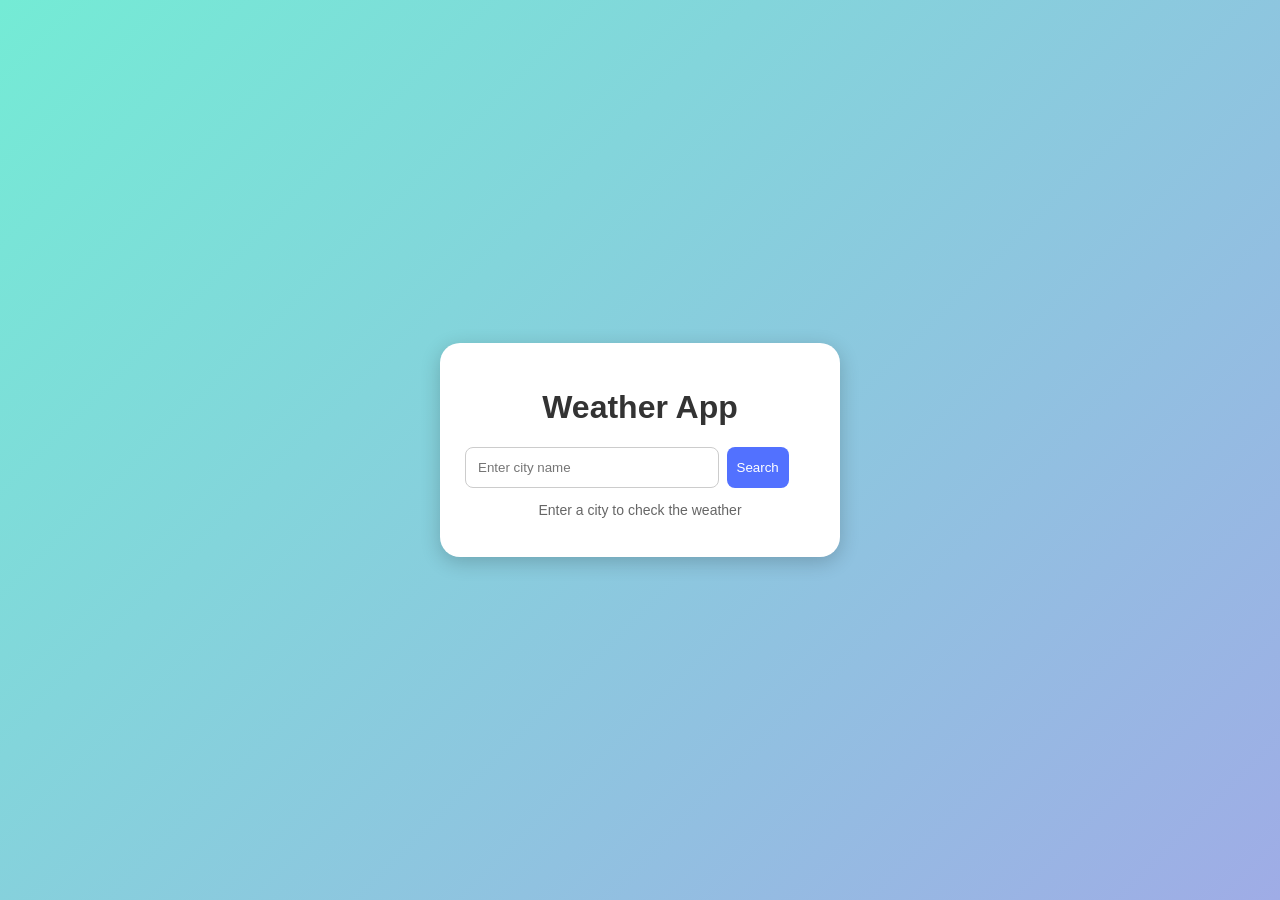
==== index.html @ 2112b209 "first commit" ====
<!DOCTYPE html>
<html lang="en">
<head>
    <meta charset="UTF-8">
    <meta name="viewport" content="width=device-width, initial-scale=1.0">
    <title>Weather App</title>
    <link rel="stylesheet" href="style.css">
</head>
<body>

    <div class="weather-box">

        <h1>Weather App</h1>

        <div class="search-box">
            <input type="text" id="city" placeholder="Enter city name">
            <button onclick="getWeather()">Search</button>
        </div>

        <p id="message">Enter a city to check the weather</p>

        <div class="weather-info" id="weatherInfo">

            <h2 id="cityName">City Name</h2>

            <img id="weatherIcon" src="" alt="Weather Icon">

            <h1 id="temperature">--°C</h1>

            <p id="description">Weather condition</p>

            <div class="details">
                <div class="detail-box">
                    <h3>Humidity</h3>
                    <p id="humidity">--%</p>
                </div>

                <div class="detail-box">
                    <h3>Wind Speed</h3>
                    <p id="wind">-- m/s</p>
                </div>
            </div>

        </div>

    </div>

    <script src="script.js"></script>

</body>
</html>
---- style.css ----
body {
    margin: 0;
    padding: 0;
    font-family: Arial, sans-serif;
    background: linear-gradient(135deg, #74ebd5, #9face6);
    min-height: 100vh;
    display: flex;
    justify-content: center;
    align-items: center;
}

.weather-box {
    background: white;
    width: 350px;
    padding: 25px;
    border-radius: 20px;
    text-align: center;
    box-shadow: 0 5px 20px rgba(0, 0, 0, 0.2);
}

h1 {
    color: #333;
}

.search-box {
    display: flex;
    gap: 8px;
}

input {
    width: 65%;
    padding: 12px;
    border: 1px solid #ccc;
    border-radius: 8px;
    outline: none;
}

button {
    padding: 10px;
    border: none;
    border-radius: 8px;
    background: #5271ff;
    color: white;
    cursor: pointer;
}

button:hover {
    background: #3451d1;
}

#message {
    color: #666;
    font-size: 14px;
}

.weather-info {
    display: none;
}

#weatherIcon {
    width: 100px;
    height: 100px;
}

#temperature {
    font-size: 45px;
    margin: 5px;
    color: #333;
}

#description {
    text-transform: capitalize;
    color: #666;
}

.details {
    display: flex;
    justify-content: space-around;
    margin-top: 20px;
    gap: 10px;
}

.detail-box {
    background: #f0f4ff;
    padding: 10px;
    border-radius: 10px;
    width: 50%;
}

.detail-box h3 {
    font-size: 14px;
    color: #555;
}

.detail-box p {
    font-weight: bold;
    color: #333;
}
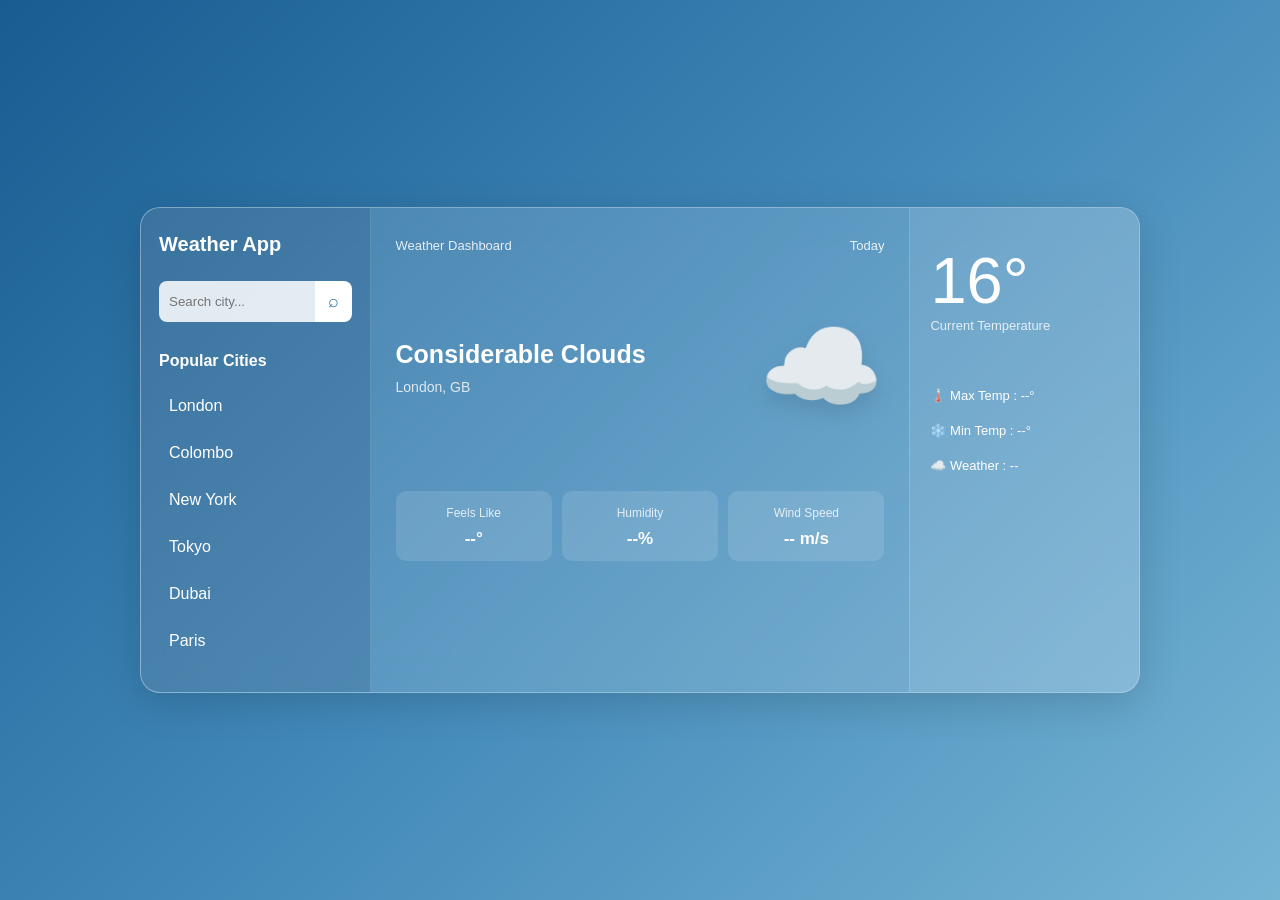
==== commit f182b222: "add const" ====
--- a/index.html
+++ b/index.html
@@ -1,45 +1,89 @@
-
 <!DOCTYPE html>
-<html lang="en">
+<html>
 <head>
-    <meta charset="UTF-8">
-    <meta name="viewport" content="width=device-width, initial-scale=1.0">
-    <title>Weather App</title>
+    <title>Weather Dashboard</title>
     <link rel="stylesheet" href="style.css">
 </head>
 <body>
 
-    <div class="weather-box">
+    <div class="weather-container">
 
-        <h1>Weather App</h1>
+        <!-- Left Side -->
+        <div class="left-panel">
 
-        <div class="search-box">
-            <input type="text" id="city" placeholder="Enter city name">
-            <button onclick="getWeather()">Search</button>
+            <h3>Weather App</h3>
+
+            <div class="search-box">
+                <input type="text" id="cityInput" placeholder="Search city...">
+                <button onclick="getWeather()">⌕</button>
+            </div>
+
+            <h4>Popular Cities</h4>
+
+            <div class="city-list">
+                <div onclick="searchCity('London')">London</div>
+                <div onclick="searchCity('Colombo')">Colombo</div>
+                <div onclick="searchCity('New York')">New York</div>
+                <div onclick="searchCity('Tokyo')">Tokyo</div>
+                <div onclick="searchCity('Dubai')">Dubai</div>
+                <div onclick="searchCity('Paris')">Paris</div>
+            </div>
+
         </div>
 
-        <p id="message">Enter a city to check the weather</p>
+        <!-- Main Weather Section -->
+        <div class="main-panel">
 
-        <div class="weather-info" id="weatherInfo">
+            <div class="top-bar">
+                <span>Weather Dashboard</span>
+                <span id="date">Today</span>
+            </div>
 
-            <h2 id="cityName">City Name</h2>
+            <div class="weather-info">
 
-            <img id="weatherIcon" src="" alt="Weather Icon">
-
-            <h1 id="temperature">--°C</h1>
-
-            <p id="description">Weather condition</p>
-
-            <div class="details">
-                <div class="detail-box">
-                    <h3>Humidity</h3>
-                    <p id="humidity">--%</p>
+                <div class="condition">
+                    <h2 id="description">Considerable Clouds</h2>
+                    <p id="cityName">London, GB</p>
                 </div>
 
-                <div class="detail-box">
-                    <h3>Wind Speed</h3>
-                    <p id="wind">-- m/s</p>
+                <div class="weather-icon" id="weatherIcon">
+                    ☁️
                 </div>
+
+            </div>
+
+            <div class="bottom-info">
+
+                <div class="info-box">
+                    <span>Feels Like</span>
+                    <h3 id="feelsLike">--°</h3>
+                </div>
+
+                <div class="info-box">
+                    <span>Humidity</span>
+                    <h3 id="humidity">--%</h3>
+                </div>
+
+                <div class="info-box">
+                    <span>Wind Speed</span>
+                    <h3 id="wind">-- m/s</h3>
+                </div>
+
+            </div>
+
+        </div>
+
+        <!-- Right Side -->
+        <div class="right-panel">
+
+            <h1 id="temperature">16°</h1>
+
+            <p>Current Temperature</p>
+
+            <div class="extra-info">
+                <p>🌡️ Max Temp : <span id="maxTemp">--°</span></p>
+                <p>❄️ Min Temp : <span id="minTemp">--°</span></p>
+                <p>☁️ Weather : <span id="weatherType">--</span></p>
             </div>
 
         </div>
--- a/style.css
+++ b/style.css
@@ -1,99 +1,244 @@
 
-body {
+* {
     margin: 0;
     padding: 0;
+    box-sizing: border-box;
     font-family: Arial, sans-serif;
-    background: linear-gradient(135deg, #74ebd5, #9face6);
+}
+
+body {
     min-height: 100vh;
     display: flex;
     justify-content: center;
     align-items: center;
-}
-
-.weather-box {
-    background: white;
-    width: 350px;
-    padding: 25px;
+
+    background: linear-gradient(
+        135deg,
+        #185c91,
+        #4289b9,
+        #76b4d4
+    );
+}
+
+/* Main Container */
+
+.weather-container {
+    width: 90%;
+    max-width: 1000px;
+    min-height: 470px;
+
+    display: flex;
+    align-items: stretch;
+
+    background: rgba(255, 255, 255, 0.15);
+
+    border: 1px solid rgba(255, 255, 255, 0.3);
+
     border-radius: 20px;
+
+    backdrop-filter: blur(15px);
+
+    box-shadow: 0 10px 40px rgba(0, 0, 0, 0.15);
+
+    color: white;
+    overflow: hidden;
+}
+
+/* Left Panel */
+
+.left-panel {
+    width: 23%;
+    padding: 25px 18px;
+
+    background: rgba(0, 45, 90, 0.15);
+
+    border-right: 1px solid rgba(255, 255, 255, 0.15);
+}
+
+.left-panel h3 {
+    margin-bottom: 25px;
+    font-size: 20px;
+}
+
+.search-box {
+    display: flex;
+    margin-bottom: 30px;
+}
+
+.search-box input {
+    width: 100%;
+    padding: 10px;
+
+    border: none;
+    outline: none;
+    border-radius: 8px 0 0 8px;
+
+    background: rgba(255, 255, 255, 0.85);
+}
+
+.search-box button {
+    padding: 10px 13px;
+    border: none;
+    cursor: pointer;
+
+    background: #ffffff;
+    color: #2476a9;
+
+    border-radius: 0 8px 8px 0;
+    font-size: 18px;
+}
+
+.left-panel h4 {
+    margin-bottom: 15px;
+}
+
+.city-list div {
+    padding: 12px 10px;
+    margin-bottom: 5px;
+
+    border-radius: 8px;
+
+    cursor: pointer;
+    transition: 0.3s;
+}
+
+.city-list div:hover {
+    background: rgba(255, 255, 255, 0.2);
+}
+
+/* Main Panel */
+
+.main-panel {
+    flex: 1;
+    padding: 30px 25px;
+}
+
+.top-bar {
+    display: flex;
+    justify-content: space-between;
+
+    font-size: 13px;
+    opacity: 0.85;
+}
+
+.weather-info {
+    margin-top: 55px;
+    display: flex;
+    align-items: center;
+    justify-content: space-between;
+}
+
+.condition h2 {
+    font-size: 25px;
+    margin-bottom: 10px;
+}
+
+.condition p {
+    font-size: 14px;
+    opacity: 0.8;
+}
+
+.weather-icon {
+    font-size: 100px;
+    filter: drop-shadow(0 10px 10px rgba(0,0,0,0.1));
+}
+
+/* Bottom Information */
+
+.bottom-info {
+    display: flex;
+    justify-content: space-between;
+
+    margin-top: 65px;
+    gap: 10px;
+}
+
+.info-box {
     text-align: center;
-    box-shadow: 0 5px 20px rgba(0, 0, 0, 0.2);
-}
-
-h1 {
-    color: #333;
-}
-
-.search-box {
-    display: flex;
-    gap: 8px;
-}
-
-input {
-    width: 65%;
     padding: 12px;
-    border: 1px solid #ccc;
-    border-radius: 8px;
-    outline: none;
-}
-
-button {
-    padding: 10px;
-    border: none;
-    border-radius: 8px;
-    background: #5271ff;
-    color: white;
-    cursor: pointer;
-}
-
-button:hover {
-    background: #3451d1;
-}
-
-#message {
-    color: #666;
-    font-size: 14px;
-}
-
-.weather-info {
-    display: none;
-}
-
-#weatherIcon {
-    width: 100px;
-    height: 100px;
-}
-
-#temperature {
-    font-size: 45px;
-    margin: 5px;
-    color: #333;
-}
-
-#description {
-    text-transform: capitalize;
-    color: #666;
-}
-
-.details {
-    display: flex;
-    justify-content: space-around;
-    margin-top: 20px;
-    gap: 10px;
-}
-
-.detail-box {
-    background: #f0f4ff;
-    padding: 10px;
+    flex: 1;
+
+    background: rgba(255, 255, 255, 0.12);
     border-radius: 10px;
-    width: 50%;
-}
-
-.detail-box h3 {
-    font-size: 14px;
-    color: #555;
-}
-
-.detail-box p {
-    font-weight: bold;
-    color: #333;
-}
+}
+
+.info-box span {
+    font-size: 12px;
+    opacity: 0.8;
+}
+
+.info-box h3 {
+    margin-top: 8px;
+    font-size: 17px;
+}
+
+/* Right Panel */
+
+.right-panel {
+    width: 23%;
+    padding: 35px 20px;
+
+    background: rgba(255, 255, 255, 0.08);
+
+    border-left: 1px solid rgba(255, 255, 255, 0.15);
+}
+
+.right-panel h1 {
+    font-size: 65px;
+    font-weight: 300;
+}
+
+.right-panel > p {
+    font-size: 13px;
+    opacity: 0.8;
+}
+
+.extra-info {
+    margin-top: 55px;
+}
+
+.extra-info p {
+    font-size: 13px;
+    margin-bottom: 20px;
+}
+
+/* Responsive Design */
+
+@media (max-width: 750px) {
+
+    body {
+        padding: 20px 0;
+    }
+
+    .weather-container {
+        flex-direction: column;
+        width: 92%;
+    }
+
+    .left-panel,
+    .right-panel {
+        width: 100%;
+    }
+
+    .city-list {
+        display: flex;
+        flex-wrap: wrap;
+        gap: 5px;
+    }
+
+    .main-panel {
+        min-height: 350px;
+    }
+
+    .weather-info {
+        margin-top: 35px;
+    }
+
+    .bottom-info {
+        margin-top: 45px;
+    }
+
+    .right-panel {
+        border-left: none;
+    }
+}
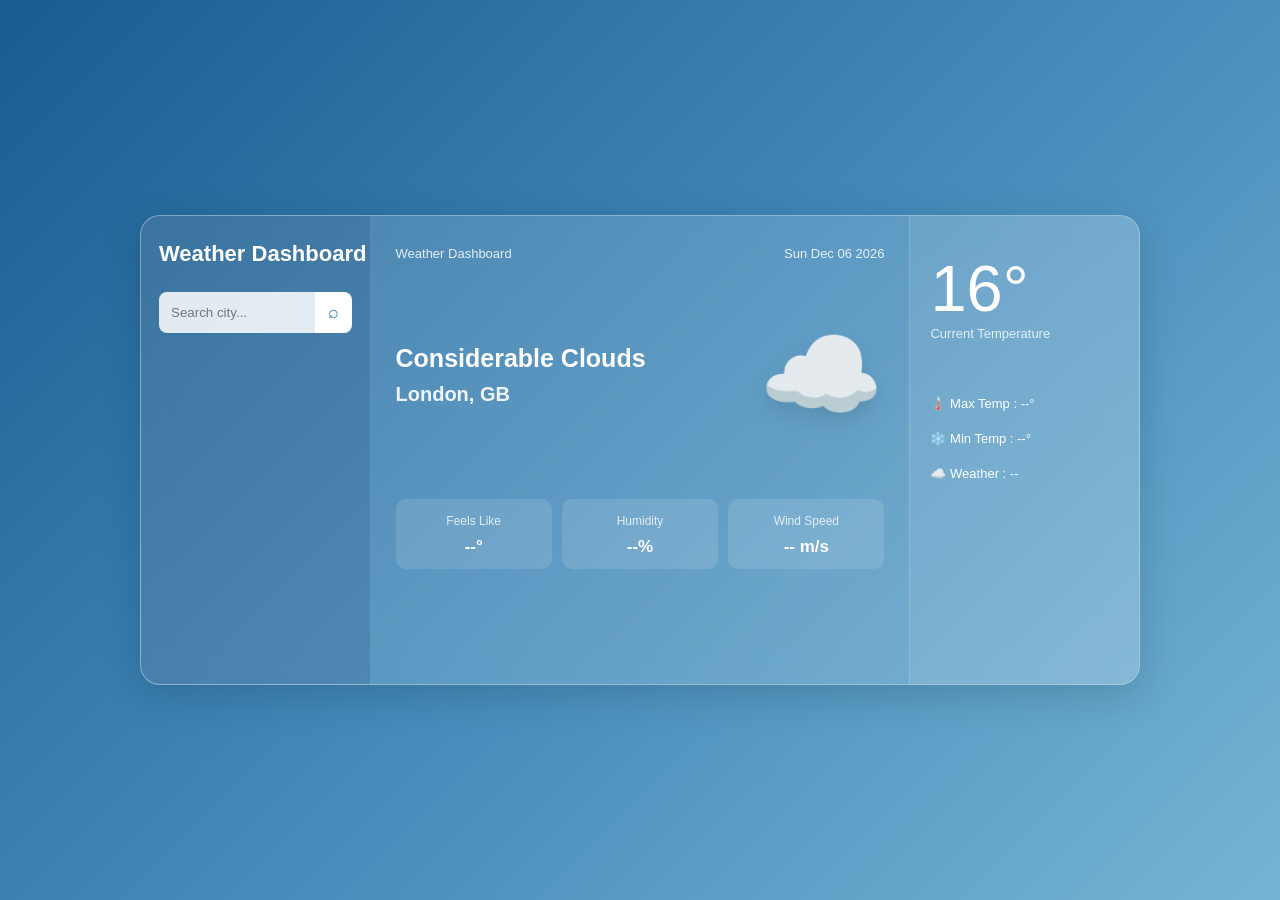
==== commit b78f70f3: "add condition" ====
--- a/index.html
+++ b/index.html
@@ -8,89 +8,79 @@
 
     <div class="weather-container">
 
-        <!-- Left Side -->
-        <div class="left-panel">
+<!-- Left Side -->
+<div class="left-panel">
 
-            <h3>Weather App</h3>
+    <h3>Weather Dashboard</h3>
 
-            <div class="search-box">
-                <input type="text" id="cityInput" placeholder="Search city...">
-                <button onclick="getWeather()">⌕</button>
+    <div class="search-box">
+        <input type="text" id="cityInput" placeholder="Search city...">
+        <button onclick="getWeather()">⌕</button>
+    </div>
+
+</div>
+
+
+    <!-- Main Weather Section -->
+    <div class="main-panel">
+
+        <div class="top-bar">
+            <span>Weather Dashboard</span>
+            <span id="date">Today</span>
+        </div>
+
+        <div class="weather-info">
+
+            <div class="condition">
+                <h2 id="description">Considerable Clouds</h2>
+                <p id="cityName">London, GB</p>
             </div>
 
-            <h4>Popular Cities</h4>
-
-            <div class="city-list">
-                <div onclick="searchCity('London')">London</div>
-                <div onclick="searchCity('Colombo')">Colombo</div>
-                <div onclick="searchCity('New York')">New York</div>
-                <div onclick="searchCity('Tokyo')">Tokyo</div>
-                <div onclick="searchCity('Dubai')">Dubai</div>
-                <div onclick="searchCity('Paris')">Paris</div>
+            <div class="weather-icon" id="weatherIcon">
+                ☁️
             </div>
 
         </div>
 
-        <!-- Main Weather Section -->
-        <div class="main-panel">
+        <div class="bottom-info">
 
-            <div class="top-bar">
-                <span>Weather Dashboard</span>
-                <span id="date">Today</span>
+            <div class="info-box">
+                <span>Feels Like</span>
+                <h3 id="feelsLike">--°</h3>
             </div>
 
-            <div class="weather-info">
-
-                <div class="condition">
-                    <h2 id="description">Considerable Clouds</h2>
-                    <p id="cityName">London, GB</p>
-                </div>
-
-                <div class="weather-icon" id="weatherIcon">
-                    ☁️
-                </div>
-
+            <div class="info-box">
+                <span>Humidity</span>
+                <h3 id="humidity">--%</h3>
             </div>
 
-            <div class="bottom-info">
-
-                <div class="info-box">
-                    <span>Feels Like</span>
-                    <h3 id="feelsLike">--°</h3>
-                </div>
-
-                <div class="info-box">
-                    <span>Humidity</span>
-                    <h3 id="humidity">--%</h3>
-                </div>
-
-                <div class="info-box">
-                    <span>Wind Speed</span>
-                    <h3 id="wind">-- m/s</h3>
-                </div>
-
-            </div>
-
-        </div>
-
-        <!-- Right Side -->
-        <div class="right-panel">
-
-            <h1 id="temperature">16°</h1>
-
-            <p>Current Temperature</p>
-
-            <div class="extra-info">
-                <p>🌡️ Max Temp : <span id="maxTemp">--°</span></p>
-                <p>❄️ Min Temp : <span id="minTemp">--°</span></p>
-                <p>☁️ Weather : <span id="weatherType">--</span></p>
+            <div class="info-box">
+                <span>Wind Speed</span>
+                <h3 id="wind">-- m/s</h3>
             </div>
 
         </div>
 
     </div>
 
-    <script src="script.js"></script>
+    <!-- Right Side -->
+    <div class="right-panel">
+
+        <h1 id="temperature">16°</h1>
+
+        <p>Current Temperature</p>
+
+        <div class="extra-info">
+            <p>🌡️ Max Temp : <span id="maxTemp">--°</span></p>
+            <p>❄️ Min Temp : <span id="minTemp">--°</span></p>
+            <p>☁️ Weather : <span id="weatherType">--</span></p>
+        </div>
+
+    </div>
+
+</div>
+
+    <script src="app.js"></script>
 
 </body>
 </html>
--- a/style.css
+++ b/style.css
@@ -46,6 +46,7 @@
 
 /* Left Panel */
 
+
 .left-panel {
     width: 23%;
     padding: 25px 18px;
@@ -57,20 +58,24 @@
 
 .left-panel h3 {
     margin-bottom: 25px;
-    font-size: 20px;
+    font-size: 22px;
+    white-space: nowrap;
 }
 
 .search-box {
     display: flex;
-    margin-bottom: 30px;
+    width: 100%;
+    margin-top: 20px;
 }
 
 .search-box input {
     width: 100%;
-    padding: 10px;
+    min-width: 0;
+    padding: 12px;
 
     border: none;
     outline: none;
+
     border-radius: 8px 0 0 8px;
 
     background: rgba(255, 255, 255, 0.85);
@@ -81,30 +86,13 @@
     border: none;
     cursor: pointer;
 
-    background: #ffffff;
+    background: white;
     color: #2476a9;
 
     border-radius: 0 8px 8px 0;
     font-size: 18px;
 }
 
-.left-panel h4 {
-    margin-bottom: 15px;
-}
-
-.city-list div {
-    padding: 12px 10px;
-    margin-bottom: 5px;
-
-    border-radius: 8px;
-
-    cursor: pointer;
-    transition: 0.3s;
-}
-
-.city-list div:hover {
-    background: rgba(255, 255, 255, 0.2);
-}
 
 /* Main Panel */
 
@@ -134,10 +122,10 @@
 }
 
 .condition p {
-    font-size: 14px;
-    opacity: 0.8;
-}
-
+    font-size: 20px;
+    opacity: 0.9;
+    font-weight: bold;
+}
 .weather-icon {
     font-size: 100px;
     filter: drop-shadow(0 10px 10px rgba(0,0,0,0.1));
